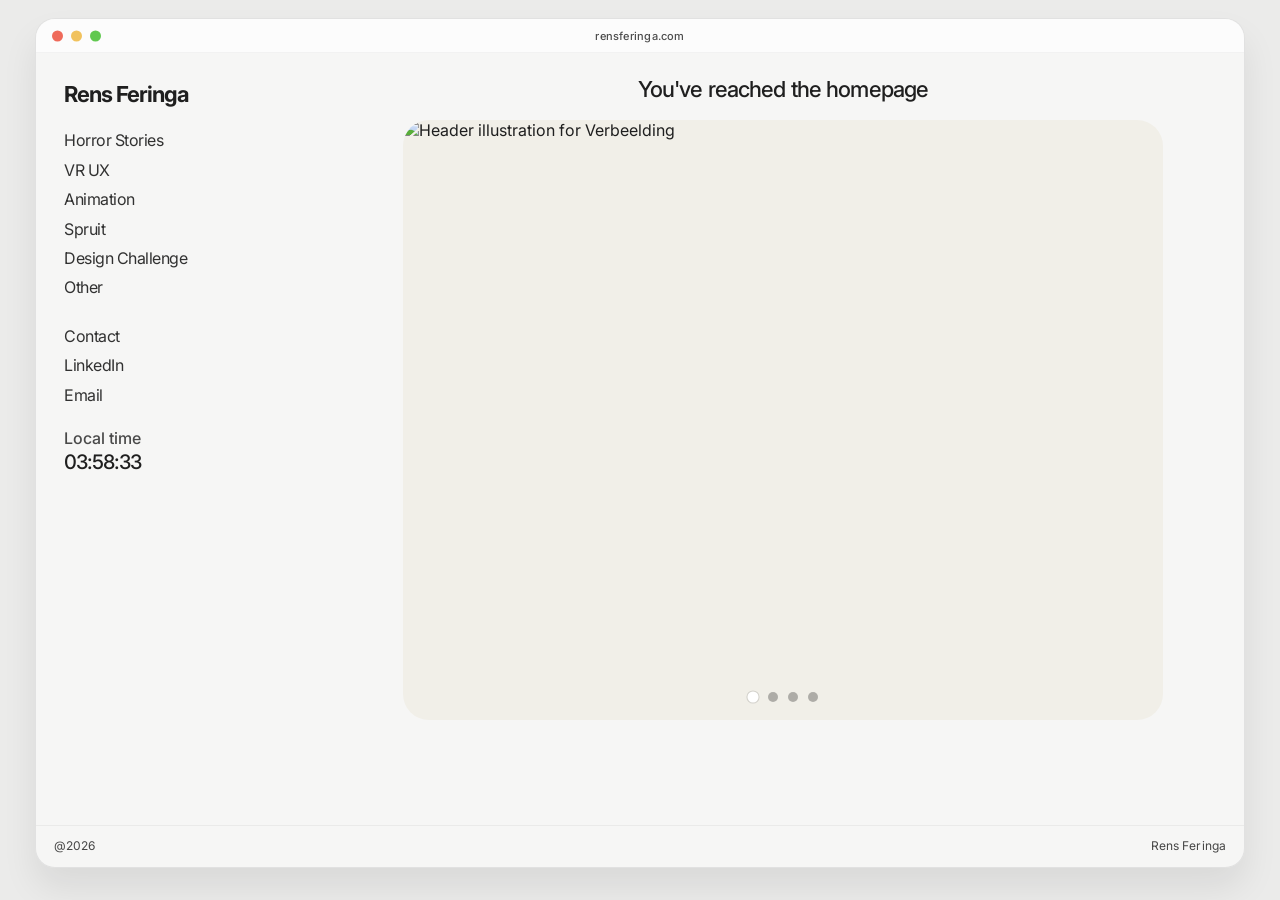
==== index.html @ 86bc268c "Add files via upload" ====
<!DOCTYPE html>
<html lang="en">
  <head>
    <meta charset="UTF-8" />
    <meta name="viewport" content="width=device-width, initial-scale=1.0" />
    <title>Rens Feringa</title>
    <link rel="preconnect" href="https://fonts.googleapis.com" />
    <link rel="preconnect" href="https://fonts.gstatic.com" crossorigin />
    <link href="https://fonts.googleapis.com/css2?family=Caveat:wght@400;600;700&family=Inter:wght@400;500;600;700;800&display=swap" rel="stylesheet" />
    <link rel="stylesheet" href="style.css" />
  </head>
  <body>
    <div class="browser-window">
      <div class="browser-bar">
        <div class="traffic-lights">
          <span class="dot red"></span>
          <span class="dot yellow"></span>
          <span class="dot green"></span>
        </div>
        <div class="browser-address">rensferinga.com</div>
      </div>

      <div class="page-shell">
        <aside class="sidebar">
          <h1><a href="index.html">Rens Feringa</a></h1>

          <nav class="links" aria-label="Main Navigation">
            <a href="horror-stories.html">Horror Stories</a>
            <a href="vr-ux.html">VR UX</a>
            <a href="animatie.html">Animation</a>
            <a href="spruit.html">Spruit</a>
            <a href="design-challenge.html">Design Challenge</a>
            <a href="overig.html">Other</a>
          </nav>

          <div class="information-block">
            <a href="contact.html">Contact</a>
            <a href="https://www.linkedin.com/in/rens-feringa-660b683b1" target="_blank" rel="noreferrer">LinkedIn</a>
            <a href="mailto:rm.feringa@st.hanze.nl">Email</a>
          </div>

          <div class="local-time">
            <span>Local time</span>
            <strong id="local-clock">03:47:16</strong>
          </div>
        </aside>

        <main class="main-panel">
          <h2>You've reached the homepage</h2>

          <div class="feature-carousel" aria-label="Portfolio slider" tabindex="0">
            <div class="carousel-track">
              <article class="slide active" data-viewer-index="0">
                <img class="slide-image" src="Images/HeaderAnimatie.png" alt="Header illustration for Verbeelding" />
              </article>
              <article class="slide" data-viewer-index="1">
                <img class="slide-image" src="Images/HorrorStories3.png" alt="Horror Stories project artwork" />
              </article>
              <article class="slide" data-viewer-index="2">
                <img class="slide-image" src="Images/DesignChallenge (4).jpeg" alt="Design Challenge project artwork" />
              </article>
              <article class="slide" data-viewer-index="3">
                <img class="slide-image slide-image-zoom" src="Images/GlasTeVer (13).png" alt="Glas te Ver VR experience artwork" />
              </article>
            </div>

            <div class="pagination" aria-label="Choose slide">
              <button class="dot active" data-index="0" aria-label="Show slide 1"></button>
              <button class="dot" data-index="1" aria-label="Show slide 2"></button>
              <button class="dot" data-index="2" aria-label="Show slide 3"></button>
              <button class="dot" data-index="3" aria-label="Show slide 4"></button>
            </div>
          </div>
        </main>
      </div>
      <footer class="page-footer">
        <span>@2026</span>
        <a href="index.html">Rens Feringa</a>
      </footer>
    </div>

    <script src="script.js"></script>
  </body>
</html>
---- style.css ----
:root {
 --bg: #ebebea;
 --panel-bg: rgba(255, 255, 255, 0.48);
 --browser-bar: rgba(255, 255, 255, 0.72);
 --text: #1f1f1f;
 --muted: rgba(0, 0, 0, 0.7);
 --line: rgba(0, 0, 0, 0.08);
 --shadow: rgba(0, 0, 0, 0.08);
}

* { box-sizing: border-box; }

html, body {
 margin: 0;
 min-height: 100%;
 background: var(--bg);
 color: var(--text);
 font-family: "Inter", "Segoe UI", sans-serif;
}

body {
 display: grid;
 place-items: center;
 padding: 18px;
}

.browser-window {
 display: flex;
 flex-direction: column;
 width: min(1210px, calc(100vw - 36px));
 height: min(850px, calc(100vh - 36px));
 min-height: 760px;
 background: var(--panel-bg);
 border: 1px solid var(--line);
 border-radius: 20px;
 overflow: hidden;
 box-shadow: 0 20px 35px var(--shadow);
}

.browser-bar {
 position: relative;
 display: flex;
 align-items: center;
 justify-content: center;
 height: 34px;
 background: var(--browser-bar);
 border-bottom: 1px solid rgba(0, 0, 0, 0.04);
}

.traffic-lights {
 position: absolute;
 left: 16px;
 top: 50%;
 transform: translateY(-50%);
 display: flex;
 gap: 8px;
}

.dot {
 width: 11px;
 height: 11px;
 border-radius: 50%;
 display: block;
}

.dot.red { background: #ef6a5a; }
.dot.yellow { background: #f1c25d; }
.dot.green { background: #61c850; }

.browser-address {
 font-size: 11px;
 color: rgba(0, 0, 0, 0.7);
 font-weight: 500;
 letter-spacing: 0.02em;
}

.page-shell {
 display: flex;
 flex: 1;
 min-height: 0;
 background: rgba(255, 255, 255, 0.12);
}

.sidebar {
 width: 290px;
 padding: 26px 18px 20px 28px;
}

.sidebar h1 {
 margin: 2px 0 22px;
 font-size: 22px;
 line-height: 1.2;
 letter-spacing: -0.05em;
 font-weight: 700;
}

.sidebar h1 a {
 color: inherit;
 text-decoration: none;
}

.links,
.information-block {
 display: flex;
 flex-direction: column;
 align-items: flex-start;
 gap: 7px;
}

.links a,
.information-block a {
 font-size: 16px;
 line-height: 1.4;
 color: rgba(0, 0, 0, 0.8);
 text-decoration: none;
 letter-spacing: -0.03em;
}

.links { margin-bottom: 26px; }

.information-block { margin-top: 14px; }

.local-time {
 margin-top: 22px;
 display: flex;
 flex-direction: column;
 align-items: flex-start;
 gap: 2px;
 font-size: 16px;
}

.local-time span {
 color: rgba(0, 0, 0, 0.7);
 font-weight: 500;
}

.local-time strong {
 font-size: 20px;
 letter-spacing: -0.05em;
 font-weight: 500;
}

.main-panel {
 flex: 1;
 padding: 18px 18px 18px 14px;
}

.main-panel h2 {
 margin: 5px 0 18px;
 text-align: center;
 font-weight: 500;
 font-size: 22px;
 letter-spacing: -0.04em;
}

.feature-carousel {
 position: relative;
 width: min(760px, 100%);
 height: 600px;
 margin: 0 auto;
 border-radius: 26px;
 overflow: hidden;
}

.carousel-track {
 display: flex;
 width: 100%;
 height: 100%;
 transition: transform 0.45s ease;
 will-change: transform;
}

.slide {
 flex: 0 0 100%;
 height: 100%;
 overflow: hidden;
 position: relative;
 background: #f1efe8;
 cursor: zoom-in;
}

.slide-image {
 position: absolute;
 inset: 0;
 display: block;
 width: 100%;
 height: 100%;
 object-fit: cover;
}

.slide-image-zoom {
 transform: scale(1.12);
}

.slide:focus-visible {
 outline: 3px solid rgba(0, 0, 0, 0.65);
 outline-offset: -5px;
}

.fullscreen-page {
 position: fixed;
 inset: 0;
 width: 100vw;
 height: 100vh;
 min-height: 100vh;
 padding: 0;
 overflow: hidden;
 background: #fff;
}

.fullscreen-viewer {
 position: absolute;
 inset: 0;
 overflow: hidden;
 background: #fff;
}

.fullscreen-image {
 display: block;
 width: 100%;
 height: 100%;
 object-fit: contain;
 opacity: 1;
 transition: opacity 0.12s ease;
}

.fullscreen-viewer.is-changing .fullscreen-image {
 opacity: 0;
}

.viewer-button {
 position: absolute;
 z-index: 1;
 display: grid;
 place-items: center;
 padding: 0;
 border: 0;
 color: #111;
 background: rgba(255, 255, 255, 0.88);
 cursor: pointer;
}

.viewer-close {
 top: 24px;
 right: 24px;
 width: 46px;
 height: 46px;
 border-radius: 16px;
 font: 400 30px/1 "Inter", sans-serif;
}

.viewer-arrow {
 top: 50%;
 width: 52px;
 height: 72px;
 transform: translateY(-50%);
 background: transparent;
}

.viewer-arrow svg {
 width: 32px;
 height: 32px;
 fill: none;
 stroke: #111;
 stroke-width: 1.5;
 stroke-linecap: round;
 stroke-linejoin: round;
}

.viewer-previous { left: 22px; }
.viewer-next { right: 22px; }

.viewer-button:hover {
 background-color: rgba(255, 255, 255, 0.96);
}

.viewer-arrow:hover {
 background-color: transparent;
}

.viewer-button:focus-visible {
 outline: 2px solid #111;
 outline-offset: 4px;
}

.viewer-button[hidden] {
 display: none;
}

.slide-one .slide-layer {
 background:
   linear-gradient(90deg, rgba(0,0,0,0.08) 0 2px, transparent 2px 18px),
   linear-gradient(180deg, #ecf0f1 0%, #eae8d9 100%);
}

.slide-one .slide-layer::before,
.slide-one .slide-layer::after {
 content: "";
 position: absolute;
 inset: 0;
}

.slide-one .slide-layer::before {
 background: linear-gradient(90deg,
   rgba(255, 151, 98, 0.9) 0 16%,
   rgba(229, 198, 110, 0.88) 16% 30%,
   rgba(125, 202, 181, 0.85) 30% 48%,
   rgba(181, 116, 108, 0.8) 48% 64%,
   rgba(137, 115, 147, 0.72) 64% 82%,
   rgba(223, 175, 123, 0.72) 82% 100%);
 opacity: 0.8;
}

.slide-one .slide-layer::after {
 background: linear-gradient(180deg, rgba(255,255,255,0.08), rgba(0,0,0,0.05));
 mix-blend-mode: multiply;
}

.slide-two .slide-layer {
 background: linear-gradient(180deg, #f4d6b0 0%, #bfdecc 41%, #79b6a2 100%);
}

.slide-two .slide-layer::before {
 content: "";
 position: absolute;
 inset: 0;
 background:
   radial-gradient(circle at 50% 25%, rgba(255,255,255,0.9) 0 10%, transparent 11%),
   linear-gradient(180deg, transparent 0 55%, rgba(255,255,255,0.5) 55% 57%, transparent 57% 100%);
}

.slide-two .slide-layer::after {
 content: "";
 position: absolute;
 left: -12%;
 right: -12%;
 bottom: 18%;
 height: 44%;
 background: linear-gradient(180deg, rgba(245,138,96,0.45), rgba(255,255,255,0.35));
 border-radius: 50% 50% 0 0;
 transform: rotate(-6deg);
}

.slide-three .slide-layer {
 background: linear-gradient(135deg, #f6eec4 0%, #f4a36d 35%, #ed6c62 100%);
}

.slide-three .slide-layer::before {
 content: "";
 position: absolute;
 inset: 0;
 background: linear-gradient(130deg, rgba(255,255,255,0.3) 0 15%, transparent 15% 25%, rgba(255, 141, 146, 0.42) 25% 33%, transparent 33% 38%, rgba(255, 212, 180, 0.42) 38% 46%, transparent 46% 100%);
 transform: skewY(-12deg);
}

.slide-four .slide-layer {
 background: linear-gradient(180deg, #ece7dc 0%, #e6d7d8 100%);
}

.slide-four .slide-layer::before {
 content: "";
 position: absolute;
 inset: 0;
 background: linear-gradient(90deg, rgba(9, 28, 30, 0.14) 0 14%, transparent 14% 26%, rgba(9, 28, 30, 0.14) 26% 38%, transparent 38% 50%, rgba(9, 28, 30, 0.14) 50% 62%, transparent 62% 100%);
}

.slide-four .slide-layer::after {
 content: "";
 position: absolute;
 left: 16%;
 bottom: 8%;
 width: 68%;
 height: 58%;
 background: linear-gradient(180deg, rgba(188,188,188,0.18) 0%, rgba(0,0,0,0.14) 100%);
 border-radius: 60% 40% 0 0;
 transform: perspective(1000px) rotateX(20deg);
}

.carousel-hitbox {
 position: absolute;
 top: 0;
 width: 28%;
 height: 100%;
 z-index: 2;
 cursor: pointer;
}

.hitbox-left { left: 0; }
.hitbox-right { right: 0; }

.pagination {
 position: absolute;
 left: 50%;
 bottom: 18px;
 transform: translateX(-50%);
 display: flex;
 gap: 10px;
 z-index: 3;
}

.pagination .dot {
 width: 10px;
 height: 10px;
 border: 0;
 background: rgba(0,0,0,0.28);
 padding: 0;
 cursor: pointer;
 transition: transform 0.2s ease, background 0.2s ease;
}

.pagination .dot.active {
 background: #ffffff;
 box-shadow: 0 0 0 1px rgba(0,0,0,0.12);
 transform: scale(1.1);
}

.page-footer {
 display: flex;
 align-items: center;
 justify-content: space-between;
 padding: 12px 18px 14px;
 font-size: 12px;
 letter-spacing: 0.01em;
 color: rgba(0, 0, 0, 0.72);
 border-top: 1px solid rgba(0, 0, 0, 0.05);
 background: rgba(255, 255, 255, 0.08);
}

.page-footer a {
 color: inherit;
 text-decoration: none;
}

.project-body {
 display: block;
 min-height: 100vh;
 padding: 18px;
}

.project-body .browser-window {
 width: min(1500px, calc(100vw - 36px));
 height: auto;
 min-height: calc(100vh - 36px);
 margin: 0 auto;
 overflow: hidden;
}

.project-body .page-shell {
 flex: initial;
 min-height: 0;
}

.project-body .sidebar {
 flex: 0 0 250px;
}

.project-body .main-panel {
 min-width: 0;
 padding: 28px 30px 52px;
}

.project-gallery {
 display: flex;
 flex-direction: column;
 gap: 28px;
 width: 100%;
}

.project-opening {
 display: grid;
 grid-template-columns: repeat(3, minmax(0, 1fr));
 gap: 18px;
}

.project-opening img,
.project-grid img,
.project-timeline,
.project-feature,
.project-feature video,
.project-thumbnails img {
 display: block;
 width: 100%;
 object-fit: cover;
 border-radius: 0;
 background: #e6e5e2;
}

.project-opening img {
 aspect-ratio: 2.15 / 1;
}

.project-timelines {
 display: flex;
 flex-direction: column;
 gap: 18px;
}

.project-timeline {
 flex: none;
 height: clamp(54px, 6.5vw, 88px);
}

.timeline-two {
 height: clamp(64px, 8vw, 108px);
}

.timeline-three {
 height: clamp(48px, 5.5vw, 74px);
}

.project-grid {
 display: grid;
 grid-template-columns: repeat(2, minmax(0, 1fr));
 gap: 18px;
}

.project-grid img {
 aspect-ratio: 1.9 / 1;
}

.project-feature {
 height: clamp(250px, 38vw, 500px);
}

video.project-feature {
 background: transparent;
 object-fit: contain;
}

.animation-reel {
 display: grid;
 grid-template-columns: repeat(3, minmax(0, 1fr));
 gap: 14px;
}

.animation-reel video {
 display: block;
 width: 100%;
 height: auto;
 background: transparent;
 object-fit: contain;
}

.spruit-reel {
 display: grid;
 grid-template-columns: repeat(2, minmax(0, 1fr));
 align-items: start;
 gap: 18px;
}

.spruit-reel video {
 display: block;
 width: 100%;
 height: auto;
 background: transparent;
 object-fit: contain;
}

.spruit-stills {
 display: grid;
 grid-template-columns: repeat(4, minmax(0, 1fr));
 gap: 14px;
}

.spruit-stills img {
 display: block;
 width: 100%;
 aspect-ratio: 1.7 / 1;
 object-fit: cover;
}

.klanktoon-images {
 display: grid;
 grid-template-columns: repeat(2, minmax(0, 1fr));
 gap: 18px;
}

.klanktoon-images img {
 display: block;
 width: 100%;
 max-height: 430px;
 object-fit: contain;
}

.other-project-descriptions {
 margin-top: 0;
}

.project-thumbnails {
 display: grid;
 grid-template-columns: repeat(6, minmax(0, 1fr));
 gap: 14px;
}

.project-thumbnails img {
 aspect-ratio: 1.7 / 1;
}

.project-copy {
 max-width: 780px;
 margin: 20px auto 16px 0;
 color: rgba(0, 0, 0, 0.78);
 font-size: 16px;
 line-height: 1.75;
 text-align: left;
}

.project-copy p {
 margin: 0 0 16px;
}

.project-credits {
 display: flex;
 flex-wrap: wrap;
 align-items: center;
 justify-content: flex-start;
 gap: 10px 24px;
 margin: 0;
 padding: 0;
 color: rgba(0, 0, 0, 0.46);
 font-size: 13px;
 line-height: 1.5;
 list-style: none;
}

.project-credits li {
 display: flex;
 align-items: center;
 justify-content: flex-start;
 gap: 8px;
 text-align: left;
}

.credit-icon {
 flex: none;
 width: 15px;
 height: 15px;
 fill: currentColor;
 opacity: 0.75;
}

.project-award {
 position: relative;
 display: grid;
 place-items: center;
 width: min(300px, 100%);
 min-height: 190px;
 margin: 6px 0 22px;
 color: #111;
 text-align: center;
}

.project-credits + .project-award {
 margin-top: -20px;
}

.award-ferns {
 position: absolute;
 inset: 0;
 width: 100%;
 height: 100%;
 object-fit: contain;
}

.award-copy {
 position: relative;
 z-index: 1;
 display: flex;
 flex-direction: column;
 align-items: center;
 gap: 4px;
 max-width: 65%;
}

.award-eyebrow,
.award-year {
 font-size: 8px;
 font-weight: 400;
 letter-spacing: 0.14em;
}

.award-eyebrow {
 font-size: 10px;
}

.award-copy strong {
 font-size: 10px;
 font-weight: 600;
 line-height: 1.2;
}

@media (max-width: 980px) {
 .browser-window {
   height: auto;
 }
}

.article-shell {
 display: flex;
 align-items: center;
 justify-content: center;
 width: 100%;
 height: 100%;
}

.article-card {
 width: min(720px, 90%);
 background: rgba(255,255,255,0.36);
 border: 1px solid rgba(0,0,0,0.08);
 border-radius: 24px;
 padding: 40px 42px;
 box-shadow: 0 12px 26px rgba(0,0,0,0.04);
}

.article-card .eyebrow {
 margin: 0 0 10px;
 font-size: 12px;
 letter-spacing: 0.12em;
 text-transform: uppercase;
 color: rgba(0,0,0,0.6);
}

.article-card h3 {
 margin: 0 0 16px;
 font-size: clamp(2.1rem, 3vw, 3rem);
 line-height: 1.05;
 letter-spacing: -0.06em;
}

.article-card p {
 margin: 0;
 font-size: 1.04rem;
 line-height: 1.7;
 color: rgba(0, 0, 0, 0.78);
}

.contact-plain {
 display: flex;
 flex-direction: column;
 justify-content: center;
 min-height: 100%;
 padding: 24px;
}

.contact-plain h2 {
 margin: 0 0 14px;
 font-size: 22px;
 font-weight: 500;
 letter-spacing: -0.04em;
}

.contact-plain p {
 display: flex;
 flex-wrap: wrap;
 gap: 18px;
 margin: 0;
 font-size: 16px;
}

.contact-plain a {
 color: inherit;
 text-decoration: none;
}

.contact-plain a:hover {
 text-decoration: underline;
 text-underline-offset: 3px;
}

@media (max-width: 980px) {
 .browser-window {
   width: min(100%, calc(100vw - 16px));
   min-height: 0;
   height: auto;
 }

 .page-shell {
   flex-direction: column;
 }

 .sidebar {
   width: 100%;
   padding-bottom: 10px;
 }

 .main-panel {
   padding-top: 0;
 }

 .feature-carousel {
   width: 100%;
   height: 440px;
 }

 .viewer-close {
   top: 16px;
   right: 16px;
 }

 .viewer-previous { left: 8px; }
 .viewer-next { right: 8px; }

 .project-body {
   padding: 8px;
 }

 .project-body .browser-window {
   width: calc(100vw - 16px);
   min-height: calc(100vh - 16px);
 }

 .project-body .sidebar {
   flex-basis: auto;
 }

 .project-body .main-panel {
   padding: 22px 18px 36px;
 }

 .project-gallery {
   gap: 16px;
 }

 .project-opening,
 .project-grid {
   gap: 10px;
 }

 .project-timelines {
   gap: 10px;
 }

 .project-timeline {
   height: 42px;
 }

 .timeline-two {
   height: 50px;
 }

 .timeline-three {
   height: 36px;
 }

 .project-feature {
   height: 48vw;
 }

 .project-thumbnails {
   grid-template-columns: repeat(3, minmax(0, 1fr));
   gap: 8px;
 }

 .animation-reel {
   gap: 8px;
 }

 .spruit-reel {
   gap: 10px;
 }

 .spruit-stills {
   grid-template-columns: repeat(2, minmax(0, 1fr));
   gap: 8px;
 }

 .klanktoon-images {
   gap: 10px;
 }

 .project-copy {
   font-size: 15px;
 }

}
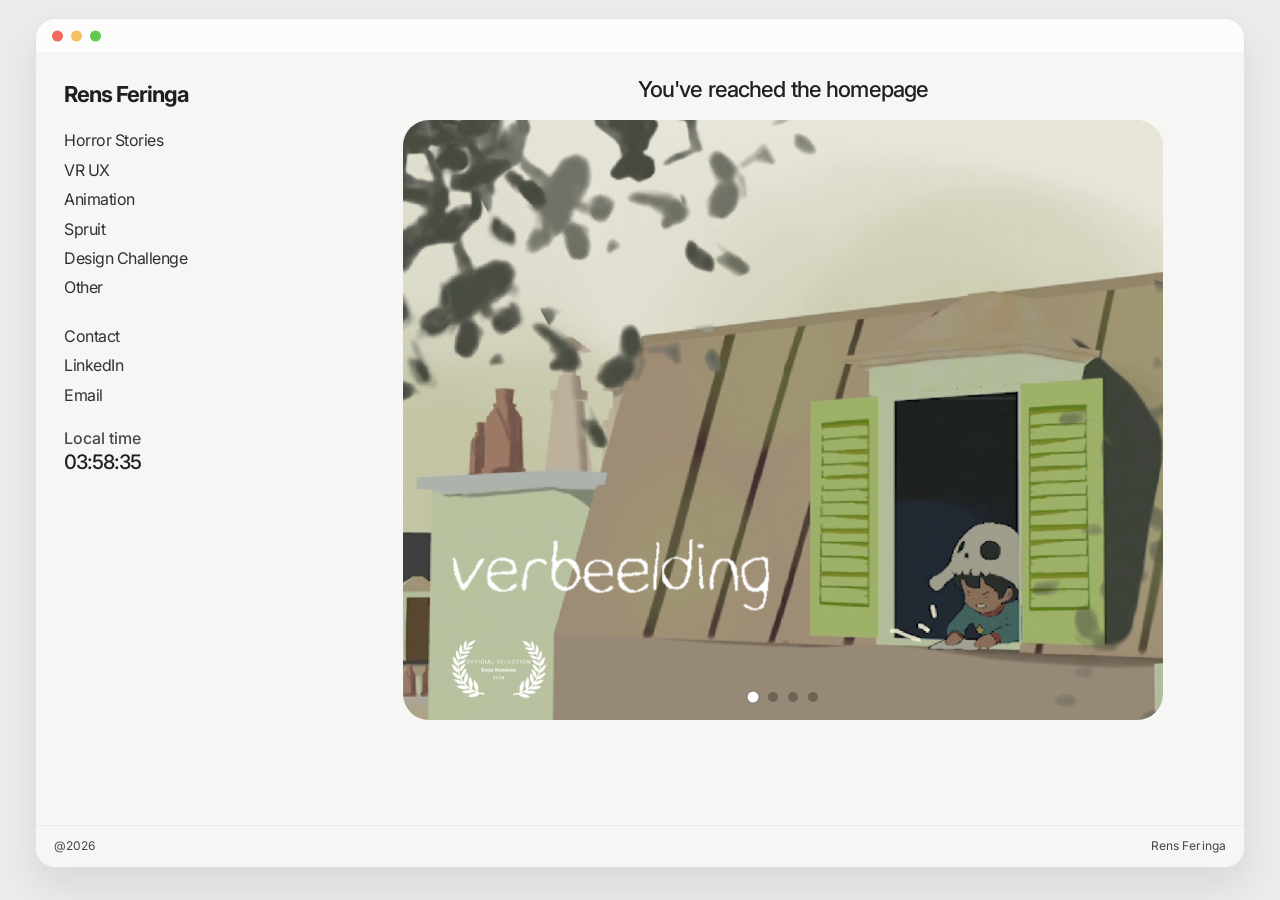
==== commit ef87a3a6: "Update2" ====
--- a/index.html
+++ b/index.html
@@ -17,7 +17,6 @@
           <span class="dot yellow"></span>
           <span class="dot green"></span>
         </div>
-        <div class="browser-address">rensferinga.com</div>
       </div>
 
       <div class="page-shell">
--- a/style.css
+++ b/style.css
@@ -67,13 +67,6 @@
 .dot.yellow { background: #f1c25d; }
 .dot.green { background: #61c850; }
 
-.browser-address {
- font-size: 11px;
- color: rgba(0, 0, 0, 0.7);
- font-weight: 500;
- letter-spacing: 0.02em;
-}
-
 .page-shell {
  display: flex;
  flex: 1;
@@ -226,6 +219,28 @@
 
 .fullscreen-viewer.is-changing .fullscreen-image {
  opacity: 0;
+}
+
+.viewer-caption {
+ position: absolute;
+ z-index: 1;
+ right: 70px;
+ bottom: 24px;
+ left: 70px;
+ margin: 0;
+ color: #111;
+ font-size: 13px;
+ font-weight: 500;
+ line-height: 1.4;
+ text-align: center;
+ opacity: 0;
+ pointer-events: none;
+ transition: opacity 0.2s ease;
+}
+
+.fullscreen-viewer:hover .viewer-caption,
+.fullscreen-viewer:focus-within .viewer-caption {
+ opacity: 1;
 }
 
 .viewer-button {
